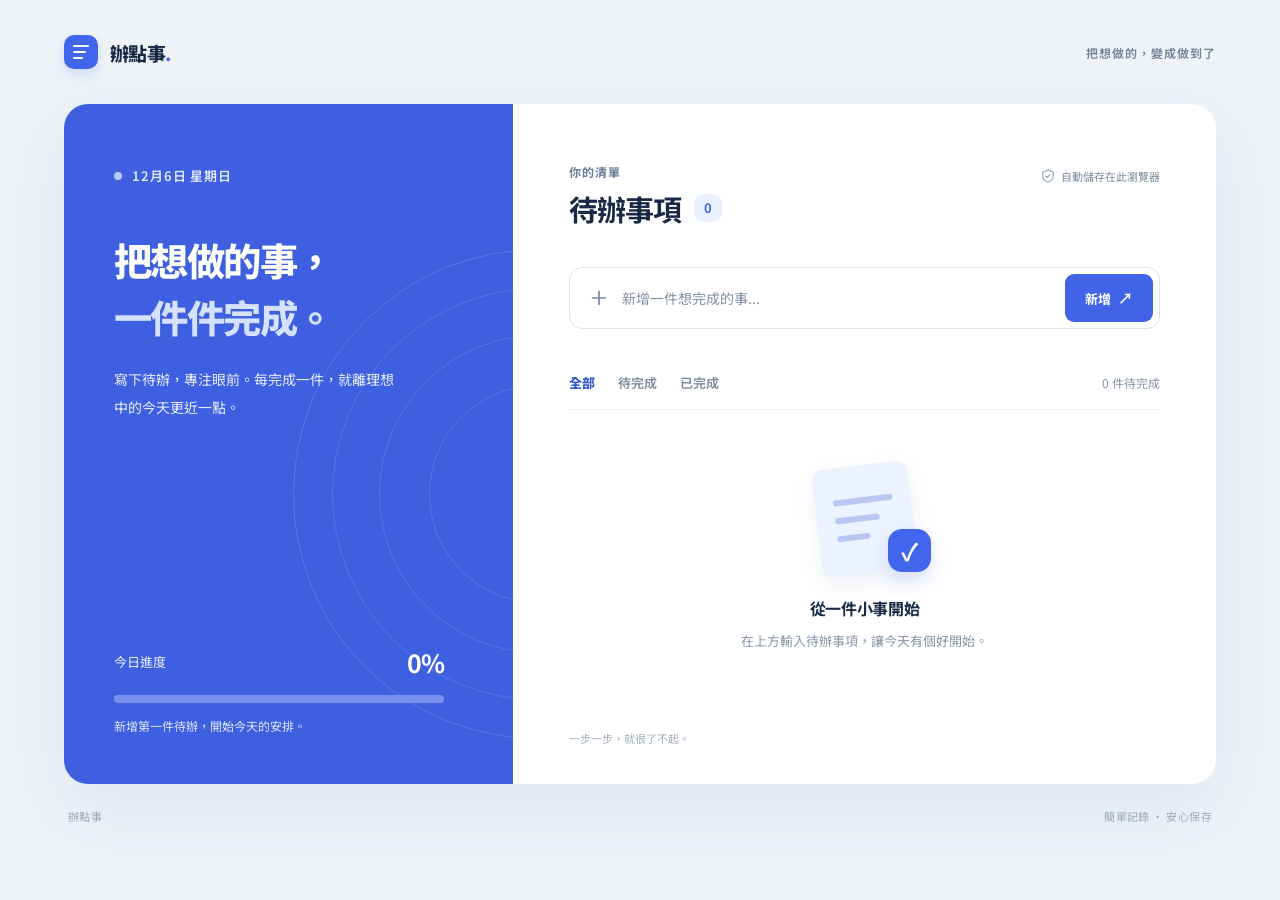
==== index.html @ 8952a5fc "Build 辦點事 static to-do app" ====
<!doctype html>
<html lang="zh-Hant">
  <head>
    <meta charset="UTF-8" />
    <meta name="viewport" content="width=device-width, initial-scale=1.0" />
    <meta name="theme-color" content="#eff3f8" />
    <meta name="description" content="辦點事，一個簡單好用的待辦清單。把想做的，變成做到了。資料保存在你的瀏覽器中。" />
    <title>辦點事 · 把想做的，變成做到了</title>
    <link rel="icon" href="favicon.svg" type="image/svg+xml" />
    <link rel="stylesheet" href="styles.css" />
    <script src="script.js" defer></script>
  </head>
  <body>
    <div class="app-shell">
      <header class="topbar">
        <a class="brand" href="./" aria-label="辦點事首頁">
          <span class="brand-mark" aria-hidden="true"><span></span><span></span><span></span></span>
          <span>辦點事<span class="brand-dot">.</span></span>
        </a>
        <span class="topbar-note">把想做的，變成做到了</span>
      </header>

      <main class="workspace">
        <aside class="intro-panel" aria-label="今日概覽">
          <div class="intro-content">
            <div class="date-line"><span class="date-indicator" aria-hidden="true"></span><span id="today-date"></span></div>
            <h1>把想做的事，<br /><span>一件件完成。</span></h1>
            <p class="intro-description">寫下待辦，專注眼前。每完成一件，就離理想中的今天更近一點。</p>
          </div>
          <div class="progress-block">
            <div class="progress-heading"><span>今日進度</span><strong id="progress-percent">0%</strong></div>
            <div class="progress-track" role="progressbar" aria-label="待辦完成進度" aria-valuemin="0" aria-valuemax="100" aria-valuenow="0" id="progress-bar"><span id="progress-fill"></span></div>
            <p id="progress-caption">新增第一件待辦，開始今天的安排。</p>
          </div>
          <div class="panel-ornament" aria-hidden="true"><span></span><span></span><span></span></div>
        </aside>

        <section class="list-panel" aria-labelledby="list-title">
          <div class="list-heading">
            <div>
              <p class="section-label">你的清單</p>
              <h2 id="list-title">待辦事項<span class="task-count" id="task-count">0</span></h2>
            </div>
            <span class="storage-note"><svg viewBox="0 0 24 24" fill="none" aria-hidden="true"><path d="M12 3 4 6.5v5c0 5 3.4 8.2 8 9.5 4.6-1.3 8-4.5 8-9.5v-5L12 3Z" stroke="currentColor" stroke-width="1.7" stroke-linejoin="round"/><path d="m9 12 2 2 4-4" stroke="currentColor" stroke-width="1.7" stroke-linecap="round" stroke-linejoin="round"/></svg>自動儲存在此瀏覽器</span>
          </div>

          <form id="add-form" class="add-form" autocomplete="off">
            <label class="sr-only" for="new-task">新增待辦事項</label>
            <span class="add-icon" aria-hidden="true"><svg viewBox="0 0 24 24" fill="none"><path d="M12 5v14M5 12h14" stroke="currentColor" stroke-width="1.8" stroke-linecap="round"/></svg></span>
            <input id="new-task" name="task" type="text" maxlength="200" placeholder="新增一件想完成的事..." required />
            <button type="submit">新增<span class="button-arrow" aria-hidden="true">↗</span></button>
          </form>
          <p class="form-error" id="form-error" role="alert" hidden></p>

          <div class="list-toolbar">
            <div class="filters" role="group" aria-label="篩選待辦事項">
              <button type="button" class="filter is-active" data-filter="all" aria-pressed="true">全部</button>
              <button type="button" class="filter" data-filter="active" aria-pressed="false">待完成</button>
              <button type="button" class="filter" data-filter="completed" aria-pressed="false">已完成</button>
            </div>
            <span id="remaining-count" class="remaining-count">0 件待完成</span>
          </div>

          <ul id="task-list" class="task-list" aria-label="待辦事項清單"></ul>
          <div id="empty-state" class="empty-state" hidden>
            <div class="empty-art" aria-hidden="true"><span class="empty-paper"><span></span><span></span><span></span></span><span class="empty-check">✓</span></div>
            <h3 id="empty-title">從一件小事開始</h3>
            <p id="empty-description">在上方輸入待辦事項，讓今天有個好開始。</p>
          </div>

          <div class="list-footer"><span>一步一步，就很了不起。</span><button id="clear-completed" type="button" hidden>清除已完成</button></div>
          <p id="status-message" class="sr-only" role="status" aria-live="polite"></p>
        </section>
      </main>
      <footer class="site-footer"><span>辦點事</span><span>簡單記錄 · 安心保存</span></footer>
    </div>
  </body>
</html>
---- styles.css ----
@import url('https://fonts.googleapis.com/css2?family=Noto+Sans+TC:wght@400;500;600;700;800&display=swap');

:root{font-family:'Noto Sans TC',system-ui,-apple-system,BlinkMacSystemFont,'Segoe UI',sans-serif;color:#192944;background:#eff3f8;font-synthesis:none;-webkit-font-smoothing:antialiased}
*{box-sizing:border-box}body{margin:0;min-width:320px}button,input{font:inherit}button{cursor:pointer}button:disabled{cursor:not-allowed}::selection{background:#bed0ff;color:#132c6a}:focus-visible{outline:3px solid #7d9cff;outline-offset:3px}.sr-only{position:absolute;width:1px;height:1px;padding:0;margin:-1px;overflow:hidden;clip:rect(0,0,0,0);white-space:nowrap;border:0}
.app-shell{min-height:100vh;max-width:1440px;margin:auto;padding:0 64px;display:flex;flex-direction:column}.topbar{height:104px;display:flex;align-items:center;justify-content:space-between}.brand{display:inline-flex;align-items:center;gap:12px;color:#172844;text-decoration:none;font-size:19px;font-weight:800;letter-spacing:-.03em}.brand-dot{color:#4b6af0}.brand-mark{width:34px;height:34px;border-radius:10px;background:#4265ed;display:flex;flex-direction:column;justify-content:center;gap:4px;padding:9px;box-shadow:0 6px 12px rgba(66,101,237,.17)}.brand-mark span{display:block;height:2px;border-radius:4px;background:#fff}.brand-mark span:nth-child(2){width:80%}.brand-mark span:nth-child(3){width:60%}.topbar-note{color:#728099;font-size:12px;letter-spacing:.08em;font-weight:600}
.workspace{display:grid;grid-template-columns:minmax(300px,39%) minmax(0,1fr);min-height:680px;background:#fff;border-radius:24px;overflow:hidden;box-shadow:0 25px 70px rgba(45,67,106,.08)}.intro-panel{position:relative;overflow:hidden;display:flex;flex-direction:column;justify-content:space-between;min-height:680px;padding:62px 50px 48px;background:#3e5fdf;color:#fff}.intro-content,.progress-block{position:relative;z-index:1}.date-line{display:flex;align-items:center;gap:10px;font-size:13px;font-weight:600;letter-spacing:.07em;color:#e4eaff}.date-indicator{height:8px;width:8px;background:#b8cbff;border-radius:50%}.intro-panel h1{font-size:clamp(31px,3vw,43px);line-height:1.48;letter-spacing:-.04em;font-weight:800;margin:46px 0 20px;white-space:nowrap}.intro-panel h1 span{color:#d6e0ff}.intro-description{font-size:14px;line-height:2;max-width:290px;margin:0;color:#e7edff}.progress-block{max-width:330px}.progress-heading{display:flex;align-items:center;justify-content:space-between;font-size:13px;color:#e9eeff}.progress-heading strong{font-size:25px;letter-spacing:-.04em;color:#fff;font-variant-numeric:tabular-nums}.progress-track{height:8px;background:#7991ed;border-radius:10px;margin-top:15px;overflow:hidden}.progress-track span{display:block;height:100%;width:0;background:#fff;border-radius:10px;transition:width .35s cubic-bezier(.2,.8,.2,1)}.progress-block p{font-size:12px;line-height:1.7;color:#dce5ff;margin:13px 0 0}.panel-ornament{position:absolute;width:490px;height:490px;right:-270px;top:145px;border:1px solid rgba(255,255,255,.15);border-radius:50%;pointer-events:none}.panel-ornament span{position:absolute;border:1px solid rgba(255,255,255,.13);border-radius:50%;inset:38px}.panel-ornament span:nth-child(2){inset:85px}.panel-ornament span:nth-child(3){inset:135px}
.list-panel{padding:59px 56px 38px;display:flex;flex-direction:column;min-width:0}.list-heading{display:flex;align-items:flex-start;justify-content:space-between;gap:15px}.section-label{margin:0 0 8px;font-size:12px;letter-spacing:.08em;color:#6c7d97;font-weight:700}.list-heading h2{margin:0;display:flex;align-items:center;gap:13px;font-size:29px;letter-spacing:-.04em;line-height:1.4}.task-count{min-width:28px;height:28px;padding:0 7px;border-radius:9px;background:#eaf0ff;color:#4867dc;display:inline-flex;align-items:center;justify-content:center;font-size:13px;letter-spacing:0;font-variant-numeric:tabular-nums}.storage-note{display:flex;align-items:center;gap:5px;color:#7e8ba1;font-size:11px;white-space:nowrap;margin-top:5px}.storage-note svg{width:16px;height:16px;color:#8ca0bc}.add-form{height:62px;margin-top:38px;padding:6px 6px 6px 18px;display:flex;align-items:center;gap:10px;border:1.5px solid #dae2ed;border-radius:13px;background:#fff;transition:border-color .2s,box-shadow .2s}.add-form:focus-within{border-color:#6682ee;box-shadow:0 0 0 4px #e7edff}.add-icon{display:flex;color:#7487a5}.add-icon svg{width:22px;height:22px}.add-form input{min-width:0;flex:1;border:0;outline:0;background:transparent;color:#192944;font-size:14px}.add-form input::placeholder{color:#8390a5;opacity:1}.add-form button{height:48px;min-width:88px;border:0;border-radius:9px;background:#4163e8;color:white;font-size:13px;font-weight:700;transition:background .2s,transform .2s}.add-form button:hover{background:#3150cc}.add-form button:active{transform:scale(.97)}.button-arrow{font-size:15px;margin-left:7px}.form-error{color:#ad3d42;font-size:12px;margin:8px 0 0}.list-toolbar{display:flex;align-items:center;justify-content:space-between;gap:12px;margin-top:44px;padding-bottom:17px;border-bottom:1px solid #e8edf3}.filters{display:flex;gap:23px}.filter{border:0;background:none;color:#7b899e;font-size:13px;font-weight:600;padding:0;transition:color .2s}.filter:hover,.filter.is-active{color:#3154d6}.filter.is-active{font-weight:800}.remaining-count{font-size:12px;color:#8593a6;white-space:nowrap;font-variant-numeric:tabular-nums}.task-list{list-style:none;margin:0;padding:0;flex:1}.task-item{display:flex;align-items:center;gap:13px;min-height:70px;border-bottom:1px solid #edf0f5;animation:task-in .2s ease-out both}.task-toggle{flex:0 0 22px;width:22px;height:22px;border:1.7px solid #a9b7cb;border-radius:7px;background:white;display:grid;place-items:center;color:white;padding:0;transition:background .2s,border-color .2s}.task-toggle:hover{border-color:#4163e8}.task-item.is-complete .task-toggle{background:#4163e8;border-color:#4163e8}.task-toggle svg{width:15px;height:15px;opacity:0}.task-item.is-complete .task-toggle svg{opacity:1}.task-text{flex:1;min-width:0;overflow-wrap:anywhere;font-size:14px;line-height:1.6;color:#273854;transition:color .2s}.task-item.is-complete .task-text{text-decoration:line-through;text-decoration-color:#b5bfd1;color:#97a3b4}.delete-task{flex:0 0 32px;width:32px;height:32px;display:grid;place-items:center;border:0;border-radius:8px;background:transparent;color:#9ba9bc;transition:color .2s,background .2s}.delete-task:hover{color:#b33e4c;background:#fff0f2}.delete-task svg{width:17px;height:17px}.empty-state{text-align:center;margin:auto;padding:43px 10px 53px}.empty-art{height:124px;width:150px;position:relative;margin:0 auto 16px}.empty-paper{position:absolute;left:27px;top:9px;width:96px;height:108px;border-radius:11px;background:#edf2ff;transform:rotate(-7deg);box-shadow:0 9px 22px rgba(69,92,151,.09);padding:32px 18px}.empty-paper span{display:block;height:6px;background:#b7c7f2;border-radius:5px;margin-bottom:12px}.empty-paper span:nth-child(2){width:75%}.empty-paper span:nth-child(3){width:55%}.empty-check{position:absolute;right:9px;bottom:8px;width:43px;height:43px;border-radius:14px;display:grid;place-items:center;background:#4265ed;color:white;font-size:24px;font-weight:700;box-shadow:0 8px 18px rgba(66,101,237,.18)}.empty-state h3{font-size:16px;letter-spacing:-.02em;margin:0 0 9px}.empty-state p{font-size:13px;color:#8996aa;margin:0;line-height:1.8}.list-footer{display:flex;align-items:center;justify-content:space-between;gap:10px;min-height:41px;padding-top:24px;color:#a2acba;font-size:11px}.list-footer button{border:0;background:none;color:#6d7f9d;font-size:11px;padding:5px 0}.list-footer button:hover{color:#3154d6;text-decoration:underline;text-underline-offset:3px}.site-footer{display:flex;justify-content:space-between;gap:10px;padding:24px 4px 32px;color:#9ba8b8;font-size:11px;letter-spacing:.04em}
@keyframes task-in{from{opacity:0;transform:translateY(5px)}to{opacity:1;transform:translateY(0)}}@media(prefers-reduced-motion:reduce){*,*::before,*::after{animation-duration:.01ms!important;transition-duration:.01ms!important;scroll-behavior:auto!important}}@media(max-width:1100px){.app-shell{padding:0 28px}.list-panel{padding:50px 36px 34px}.intro-panel{padding:54px 38px 40px}.storage-note{display:none}}@media(max-width:760px){.app-shell{padding:0 16px}.topbar{height:74px}.topbar-note{display:none}.workspace{display:block;min-height:0;border-radius:19px}.intro-panel{min-height:0;padding:28px 28px 26px}.intro-panel h1{font-size:29px;margin:24px 0 10px}.intro-description{font-size:12px;line-height:1.8;max-width:100%}.progress-block{margin-top:26px;max-width:none}.progress-heading strong{font-size:20px}.progress-track{margin-top:9px}.progress-block p{margin-top:9px}.panel-ornament{width:330px;height:330px;right:-220px;top:-80px}.list-panel{min-height:480px;padding:30px 24px 24px}.list-heading h2{font-size:25px}.add-form{margin-top:27px}.list-toolbar{margin-top:32px}.site-footer{padding:20px 4px 24px}}@media(max-width:400px){.list-panel{padding:27px 18px 21px}.filters{gap:15px}.filter,.remaining-count{font-size:11px}.add-form button{min-width:69px}.button-arrow{display:none}}
.edit-task{flex:0 0 32px;width:32px;height:32px;display:grid;place-items:center;border:0;border-radius:8px;background:transparent;color:#9ba9bc;transition:color .2s,background .2s}.edit-task:hover{color:#3154d6;background:#edf2ff}.edit-task svg{width:17px;height:17px}.task-edit-input{flex:1;min-width:0;height:38px;padding:0 10px;border:1.5px solid #6682ee;border-radius:7px;outline:0;color:#273854;background:#fff}.task-edit-input:focus{box-shadow:0 0 0 3px #e7edff}
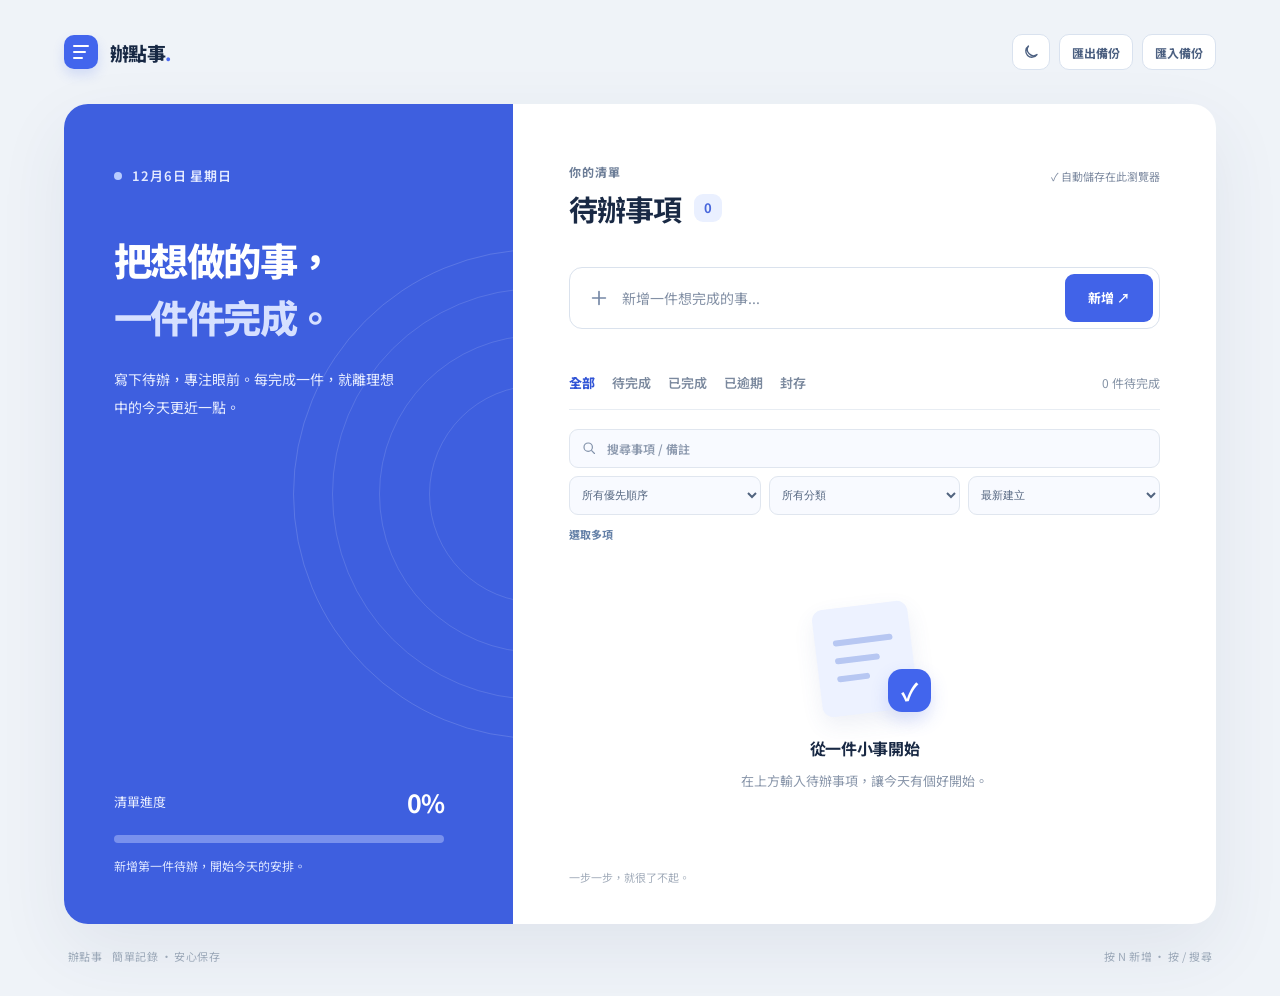
==== commit 73fe4680: "Add twenty task management features" ====
--- a/index.html
+++ b/index.html
@@ -2,9 +2,12 @@
 <html lang="zh-Hant">
   <head>
     <meta charset="UTF-8" />
-    <meta name="viewport" content="width=device-width, initial-scale=1.0" />
+    <meta name="viewport" content="width=device-width, initial-scale=1" />
     <meta name="theme-color" content="#eff3f8" />
-    <meta name="description" content="辦點事，一個簡單好用的待辦清單。把想做的，變成做到了。資料保存在你的瀏覽器中。" />
+    <meta
+      name="description"
+      content="辦點事，把想做的，變成做到了。具備日期、優先順序、子任務與本機備份的待辦清單。"
+    />
     <title>辦點事 · 把想做的，變成做到了</title>
     <link rel="icon" href="favicon.svg" type="image/svg+xml" />
     <link rel="stylesheet" href="styles.css" />
@@ -13,66 +16,332 @@
   <body>
     <div class="app-shell">
       <header class="topbar">
-        <a class="brand" href="./" aria-label="辦點事首頁">
-          <span class="brand-mark" aria-hidden="true"><span></span><span></span><span></span></span>
-          <span>辦點事<span class="brand-dot">.</span></span>
-        </a>
-        <span class="topbar-note">把想做的，變成做到了</span>
+        <a class="brand" href="./" aria-label="辦點事首頁"
+          ><span class="brand-mark" aria-hidden="true"
+            ><span></span><span></span><span></span></span
+          ><span>辦點事<span class="brand-dot">.</span></span></a
+        >
+        <div class="top-actions">
+          <button
+            type="button"
+            id="theme-toggle"
+            class="top-action"
+            aria-label="切換深色模式"
+            title="切換深色模式"
+          >
+            <svg viewBox="0 0 24 24" fill="none" aria-hidden="true">
+              <path
+                d="M20 15.4A8.2 8.2 0 0 1 8.6 4 8.2 8.2 0 1 0 20 15.4Z"
+                stroke="currentColor"
+                stroke-width="1.8"
+                stroke-linejoin="round"
+              />
+            </svg>
+          </button>
+          <button
+            type="button"
+            id="export-button"
+            class="top-action text-action"
+          >
+            匯出備份
+          </button>
+          <button
+            type="button"
+            id="import-button"
+            class="top-action text-action"
+          >
+            匯入備份
+          </button>
+          <input
+            id="import-file"
+            type="file"
+            accept=".json,application/json"
+            hidden
+          />
+        </div>
       </header>
 
       <main class="workspace">
-        <aside class="intro-panel" aria-label="今日概覽">
+        <aside class="intro-panel" aria-label="清單概覽">
           <div class="intro-content">
-            <div class="date-line"><span class="date-indicator" aria-hidden="true"></span><span id="today-date"></span></div>
+            <div class="date-line">
+              <span class="date-indicator" aria-hidden="true"></span
+              ><span id="today-date"></span>
+            </div>
             <h1>把想做的事，<br /><span>一件件完成。</span></h1>
-            <p class="intro-description">寫下待辦，專注眼前。每完成一件，就離理想中的今天更近一點。</p>
+            <p class="intro-description">
+              寫下待辦，專注眼前。每完成一件，就離理想中的今天更近一點。
+            </p>
           </div>
           <div class="progress-block">
-            <div class="progress-heading"><span>今日進度</span><strong id="progress-percent">0%</strong></div>
-            <div class="progress-track" role="progressbar" aria-label="待辦完成進度" aria-valuemin="0" aria-valuemax="100" aria-valuenow="0" id="progress-bar"><span id="progress-fill"></span></div>
+            <div class="progress-heading">
+              <span>清單進度</span><strong id="progress-percent">0%</strong>
+            </div>
+            <div
+              class="progress-track"
+              role="progressbar"
+              aria-label="待辦完成進度"
+              aria-valuemin="0"
+              aria-valuemax="100"
+              aria-valuenow="0"
+              id="progress-bar"
+            >
+              <span id="progress-fill"></span>
+            </div>
             <p id="progress-caption">新增第一件待辦，開始今天的安排。</p>
           </div>
-          <div class="panel-ornament" aria-hidden="true"><span></span><span></span><span></span></div>
+          <div class="panel-ornament" aria-hidden="true">
+            <span></span><span></span><span></span>
+          </div>
         </aside>
 
         <section class="list-panel" aria-labelledby="list-title">
           <div class="list-heading">
             <div>
               <p class="section-label">你的清單</p>
-              <h2 id="list-title">待辦事項<span class="task-count" id="task-count">0</span></h2>
-            </div>
-            <span class="storage-note"><svg viewBox="0 0 24 24" fill="none" aria-hidden="true"><path d="M12 3 4 6.5v5c0 5 3.4 8.2 8 9.5 4.6-1.3 8-4.5 8-9.5v-5L12 3Z" stroke="currentColor" stroke-width="1.7" stroke-linejoin="round"/><path d="m9 12 2 2 4-4" stroke="currentColor" stroke-width="1.7" stroke-linecap="round" stroke-linejoin="round"/></svg>自動儲存在此瀏覽器</span>
+              <h2 id="list-title">
+                待辦事項<span class="task-count" id="task-count">0</span>
+              </h2>
+            </div>
+            <span class="storage-note">✓ 自動儲存在此瀏覽器</span>
           </div>
 
           <form id="add-form" class="add-form" autocomplete="off">
             <label class="sr-only" for="new-task">新增待辦事項</label>
-            <span class="add-icon" aria-hidden="true"><svg viewBox="0 0 24 24" fill="none"><path d="M12 5v14M5 12h14" stroke="currentColor" stroke-width="1.8" stroke-linecap="round"/></svg></span>
-            <input id="new-task" name="task" type="text" maxlength="200" placeholder="新增一件想完成的事..." required />
-            <button type="submit">新增<span class="button-arrow" aria-hidden="true">↗</span></button>
+            <span class="add-icon" aria-hidden="true"
+              ><svg viewBox="0 0 24 24" fill="none">
+                <path
+                  d="M12 5v14M5 12h14"
+                  stroke="currentColor"
+                  stroke-width="1.8"
+                  stroke-linecap="round"
+                /></svg
+            ></span>
+            <input
+              id="new-task"
+              name="task"
+              type="text"
+              maxlength="200"
+              placeholder="新增一件想完成的事..."
+              required
+            />
+            <button type="submit">
+              新增 <span aria-hidden="true">↗</span>
+            </button>
           </form>
           <p class="form-error" id="form-error" role="alert" hidden></p>
 
           <div class="list-toolbar">
             <div class="filters" role="group" aria-label="篩選待辦事項">
-              <button type="button" class="filter is-active" data-filter="all" aria-pressed="true">全部</button>
-              <button type="button" class="filter" data-filter="active" aria-pressed="false">待完成</button>
-              <button type="button" class="filter" data-filter="completed" aria-pressed="false">已完成</button>
+              <button
+                type="button"
+                class="filter is-active"
+                data-filter="all"
+                aria-pressed="true"
+              >
+                全部
+              </button>
+              <button
+                type="button"
+                class="filter"
+                data-filter="active"
+                aria-pressed="false"
+              >
+                待完成
+              </button>
+              <button
+                type="button"
+                class="filter"
+                data-filter="completed"
+                aria-pressed="false"
+              >
+                已完成
+              </button>
+              <button
+                type="button"
+                class="filter"
+                data-filter="overdue"
+                aria-pressed="false"
+              >
+                已逾期
+              </button>
+              <button
+                type="button"
+                class="filter"
+                data-filter="archived"
+                aria-pressed="false"
+              >
+                封存
+              </button>
             </div>
             <span id="remaining-count" class="remaining-count">0 件待完成</span>
+          </div>
+
+          <div class="tool-row">
+            <label class="search-wrap"
+              ><span class="sr-only">搜尋事項</span
+              ><svg viewBox="0 0 24 24" fill="none" aria-hidden="true">
+                <circle
+                  cx="10.8"
+                  cy="10.8"
+                  r="6.3"
+                  stroke="currentColor"
+                  stroke-width="1.8"
+                />
+                <path
+                  d="m16 16 4.2 4.2"
+                  stroke="currentColor"
+                  stroke-width="1.8"
+                  stroke-linecap="round"
+                /></svg
+              ><input
+                id="search-input"
+                type="search"
+                placeholder="搜尋事項 / 備註"
+            /></label>
+            <select id="priority-filter" aria-label="依優先順序篩選">
+              <option value="all">所有優先順序</option>
+              <option value="high">高優先</option>
+              <option value="medium">中優先</option>
+              <option value="low">低優先</option>
+              <option value="none">未設定</option>
+            </select>
+            <select id="category-filter" aria-label="依分類篩選">
+              <option value="all">所有分類</option>
+            </select>
+            <select id="sort-select" aria-label="排序方式">
+              <option value="newest">最新建立</option>
+              <option value="oldest">最早建立</option>
+              <option value="due">截止日</option>
+              <option value="priority">優先順序</option>
+              <option value="name">名稱</option>
+            </select>
+          </div>
+          <div class="selection-row">
+            <button
+              id="select-mode"
+              type="button"
+              class="link-button"
+              aria-pressed="false"
+            >
+              選取多項
+            </button>
+            <div id="batch-actions" class="batch-actions" hidden>
+              <button type="button" id="select-all">全選目前結果</button
+              ><span id="selected-count">已選 0 件</span
+              ><button type="button" id="batch-complete">標記完成</button
+              ><button type="button" id="batch-delete" class="danger-text">
+                刪除
+              </button>
+            </div>
           </div>
 
           <ul id="task-list" class="task-list" aria-label="待辦事項清單"></ul>
           <div id="empty-state" class="empty-state" hidden>
-            <div class="empty-art" aria-hidden="true"><span class="empty-paper"><span></span><span></span><span></span></span><span class="empty-check">✓</span></div>
+            <div class="empty-art" aria-hidden="true">
+              <span class="empty-paper"
+                ><span></span><span></span><span></span></span
+              ><span class="empty-check">✓</span>
+            </div>
             <h3 id="empty-title">從一件小事開始</h3>
             <p id="empty-description">在上方輸入待辦事項，讓今天有個好開始。</p>
           </div>
-
-          <div class="list-footer"><span>一步一步，就很了不起。</span><button id="clear-completed" type="button" hidden>清除已完成</button></div>
-          <p id="status-message" class="sr-only" role="status" aria-live="polite"></p>
+          <div class="list-footer">
+            <span>一步一步，就很了不起。</span
+            ><button id="clear-completed" type="button" hidden>
+              清除已完成
+            </button>
+          </div>
         </section>
       </main>
-      <footer class="site-footer"><span>辦點事</span><span>簡單記錄 · 安心保存</span></footer>
+      <footer class="site-footer">
+        <span>辦點事</span><span>簡單記錄 · 安心保存</span
+        ><span class="shortcut-hint">按 N 新增 · 按 / 搜尋</span>
+      </footer>
     </div>
+
+    <dialog id="task-dialog" class="task-dialog" aria-labelledby="dialog-title">
+      <form id="detail-form" class="detail-form">
+        <div class="dialog-heading">
+          <div>
+            <p class="section-label">事項詳細</p>
+            <h2 id="dialog-title">編輯待辦</h2>
+          </div>
+          <button
+            type="button"
+            id="close-dialog"
+            class="icon-button"
+            aria-label="關閉"
+          >
+            ×
+          </button>
+        </div>
+        <label class="field"
+          >事項名稱<input id="detail-text" type="text" maxlength="200" required
+        /></label>
+        <div class="field-grid">
+          <label class="field"
+            >截止日<input id="detail-due" type="date" /></label
+          ><label class="field"
+            >優先順序<select id="detail-priority">
+              <option value="none">未設定</option>
+              <option value="high">高優先</option>
+              <option value="medium">中優先</option>
+              <option value="low">低優先</option>
+            </select></label
+          >
+        </div>
+        <div class="field-grid">
+          <label class="field"
+            >分類<input
+              id="detail-category"
+              type="text"
+              maxlength="40"
+              placeholder="例如：工作、生活" /></label
+          ><label class="field"
+            >重複<select id="detail-repeat">
+              <option value="none">不重複</option>
+              <option value="daily">每天</option>
+              <option value="weekly">每週</option>
+              <option value="monthly">每月</option>
+            </select></label
+          >
+        </div>
+        <label class="field"
+          >備註<textarea
+            id="detail-notes"
+            maxlength="2000"
+            rows="3"
+            placeholder="補充一些細節...可留空"
+          ></textarea>
+        </label>
+        <div class="subtask-section">
+          <div class="subtask-heading">
+            <strong>子任務</strong><span id="subtask-progress">0 / 0</span>
+          </div>
+          <ul id="subtask-list"></ul>
+          <div class="subtask-add">
+            <label class="sr-only" for="subtask-input">新增子任務</label
+            ><input
+              id="subtask-input"
+              type="text"
+              maxlength="120"
+              placeholder="新增一個小步驟"
+            /><button id="add-subtask" type="button">加入</button>
+          </div>
+        </div>
+        <div class="dialog-actions">
+          <button id="cancel-dialog" type="button" class="secondary-button">
+            取消</button
+          ><button type="submit" class="primary-button">儲存變更</button>
+        </div>
+      </form>
+    </dialog>
+    <div id="toast" class="toast" role="status" aria-live="polite" hidden>
+      <span id="toast-message"></span
+      ><button id="undo-button" type="button" hidden>復原</button
+      ><button id="dismiss-toast" type="button" aria-label="關閉提示">×</button>
+    </div>
+    <p id="status-message" class="sr-only" role="status" aria-live="polite"></p>
   </body>
 </html>
--- a/styles.css
+++ b/styles.css
@@ -1,9 +1,1374 @@
-@import url('https://fonts.googleapis.com/css2?family=Noto+Sans+TC:wght@400;500;600;700;800&display=swap');
+@import url("https://fonts.googleapis.com/css2?family=Noto+Sans+TC:wght@400;500;600;700;800&display=swap");
 
-:root{font-family:'Noto Sans TC',system-ui,-apple-system,BlinkMacSystemFont,'Segoe UI',sans-serif;color:#192944;background:#eff3f8;font-synthesis:none;-webkit-font-smoothing:antialiased}
-*{box-sizing:border-box}body{margin:0;min-width:320px}button,input{font:inherit}button{cursor:pointer}button:disabled{cursor:not-allowed}::selection{background:#bed0ff;color:#132c6a}:focus-visible{outline:3px solid #7d9cff;outline-offset:3px}.sr-only{position:absolute;width:1px;height:1px;padding:0;margin:-1px;overflow:hidden;clip:rect(0,0,0,0);white-space:nowrap;border:0}
-.app-shell{min-height:100vh;max-width:1440px;margin:auto;padding:0 64px;display:flex;flex-direction:column}.topbar{height:104px;display:flex;align-items:center;justify-content:space-between}.brand{display:inline-flex;align-items:center;gap:12px;color:#172844;text-decoration:none;font-size:19px;font-weight:800;letter-spacing:-.03em}.brand-dot{color:#4b6af0}.brand-mark{width:34px;height:34px;border-radius:10px;background:#4265ed;display:flex;flex-direction:column;justify-content:center;gap:4px;padding:9px;box-shadow:0 6px 12px rgba(66,101,237,.17)}.brand-mark span{display:block;height:2px;border-radius:4px;background:#fff}.brand-mark span:nth-child(2){width:80%}.brand-mark span:nth-child(3){width:60%}.topbar-note{color:#728099;font-size:12px;letter-spacing:.08em;font-weight:600}
-.workspace{display:grid;grid-template-columns:minmax(300px,39%) minmax(0,1fr);min-height:680px;background:#fff;border-radius:24px;overflow:hidden;box-shadow:0 25px 70px rgba(45,67,106,.08)}.intro-panel{position:relative;overflow:hidden;display:flex;flex-direction:column;justify-content:space-between;min-height:680px;padding:62px 50px 48px;background:#3e5fdf;color:#fff}.intro-content,.progress-block{position:relative;z-index:1}.date-line{display:flex;align-items:center;gap:10px;font-size:13px;font-weight:600;letter-spacing:.07em;color:#e4eaff}.date-indicator{height:8px;width:8px;background:#b8cbff;border-radius:50%}.intro-panel h1{font-size:clamp(31px,3vw,43px);line-height:1.48;letter-spacing:-.04em;font-weight:800;margin:46px 0 20px;white-space:nowrap}.intro-panel h1 span{color:#d6e0ff}.intro-description{font-size:14px;line-height:2;max-width:290px;margin:0;color:#e7edff}.progress-block{max-width:330px}.progress-heading{display:flex;align-items:center;justify-content:space-between;font-size:13px;color:#e9eeff}.progress-heading strong{font-size:25px;letter-spacing:-.04em;color:#fff;font-variant-numeric:tabular-nums}.progress-track{height:8px;background:#7991ed;border-radius:10px;margin-top:15px;overflow:hidden}.progress-track span{display:block;height:100%;width:0;background:#fff;border-radius:10px;transition:width .35s cubic-bezier(.2,.8,.2,1)}.progress-block p{font-size:12px;line-height:1.7;color:#dce5ff;margin:13px 0 0}.panel-ornament{position:absolute;width:490px;height:490px;right:-270px;top:145px;border:1px solid rgba(255,255,255,.15);border-radius:50%;pointer-events:none}.panel-ornament span{position:absolute;border:1px solid rgba(255,255,255,.13);border-radius:50%;inset:38px}.panel-ornament span:nth-child(2){inset:85px}.panel-ornament span:nth-child(3){inset:135px}
-.list-panel{padding:59px 56px 38px;display:flex;flex-direction:column;min-width:0}.list-heading{display:flex;align-items:flex-start;justify-content:space-between;gap:15px}.section-label{margin:0 0 8px;font-size:12px;letter-spacing:.08em;color:#6c7d97;font-weight:700}.list-heading h2{margin:0;display:flex;align-items:center;gap:13px;font-size:29px;letter-spacing:-.04em;line-height:1.4}.task-count{min-width:28px;height:28px;padding:0 7px;border-radius:9px;background:#eaf0ff;color:#4867dc;display:inline-flex;align-items:center;justify-content:center;font-size:13px;letter-spacing:0;font-variant-numeric:tabular-nums}.storage-note{display:flex;align-items:center;gap:5px;color:#7e8ba1;font-size:11px;white-space:nowrap;margin-top:5px}.storage-note svg{width:16px;height:16px;color:#8ca0bc}.add-form{height:62px;margin-top:38px;padding:6px 6px 6px 18px;display:flex;align-items:center;gap:10px;border:1.5px solid #dae2ed;border-radius:13px;background:#fff;transition:border-color .2s,box-shadow .2s}.add-form:focus-within{border-color:#6682ee;box-shadow:0 0 0 4px #e7edff}.add-icon{display:flex;color:#7487a5}.add-icon svg{width:22px;height:22px}.add-form input{min-width:0;flex:1;border:0;outline:0;background:transparent;color:#192944;font-size:14px}.add-form input::placeholder{color:#8390a5;opacity:1}.add-form button{height:48px;min-width:88px;border:0;border-radius:9px;background:#4163e8;color:white;font-size:13px;font-weight:700;transition:background .2s,transform .2s}.add-form button:hover{background:#3150cc}.add-form button:active{transform:scale(.97)}.button-arrow{font-size:15px;margin-left:7px}.form-error{color:#ad3d42;font-size:12px;margin:8px 0 0}.list-toolbar{display:flex;align-items:center;justify-content:space-between;gap:12px;margin-top:44px;padding-bottom:17px;border-bottom:1px solid #e8edf3}.filters{display:flex;gap:23px}.filter{border:0;background:none;color:#7b899e;font-size:13px;font-weight:600;padding:0;transition:color .2s}.filter:hover,.filter.is-active{color:#3154d6}.filter.is-active{font-weight:800}.remaining-count{font-size:12px;color:#8593a6;white-space:nowrap;font-variant-numeric:tabular-nums}.task-list{list-style:none;margin:0;padding:0;flex:1}.task-item{display:flex;align-items:center;gap:13px;min-height:70px;border-bottom:1px solid #edf0f5;animation:task-in .2s ease-out both}.task-toggle{flex:0 0 22px;width:22px;height:22px;border:1.7px solid #a9b7cb;border-radius:7px;background:white;display:grid;place-items:center;color:white;padding:0;transition:background .2s,border-color .2s}.task-toggle:hover{border-color:#4163e8}.task-item.is-complete .task-toggle{background:#4163e8;border-color:#4163e8}.task-toggle svg{width:15px;height:15px;opacity:0}.task-item.is-complete .task-toggle svg{opacity:1}.task-text{flex:1;min-width:0;overflow-wrap:anywhere;font-size:14px;line-height:1.6;color:#273854;transition:color .2s}.task-item.is-complete .task-text{text-decoration:line-through;text-decoration-color:#b5bfd1;color:#97a3b4}.delete-task{flex:0 0 32px;width:32px;height:32px;display:grid;place-items:center;border:0;border-radius:8px;background:transparent;color:#9ba9bc;transition:color .2s,background .2s}.delete-task:hover{color:#b33e4c;background:#fff0f2}.delete-task svg{width:17px;height:17px}.empty-state{text-align:center;margin:auto;padding:43px 10px 53px}.empty-art{height:124px;width:150px;position:relative;margin:0 auto 16px}.empty-paper{position:absolute;left:27px;top:9px;width:96px;height:108px;border-radius:11px;background:#edf2ff;transform:rotate(-7deg);box-shadow:0 9px 22px rgba(69,92,151,.09);padding:32px 18px}.empty-paper span{display:block;height:6px;background:#b7c7f2;border-radius:5px;margin-bottom:12px}.empty-paper span:nth-child(2){width:75%}.empty-paper span:nth-child(3){width:55%}.empty-check{position:absolute;right:9px;bottom:8px;width:43px;height:43px;border-radius:14px;display:grid;place-items:center;background:#4265ed;color:white;font-size:24px;font-weight:700;box-shadow:0 8px 18px rgba(66,101,237,.18)}.empty-state h3{font-size:16px;letter-spacing:-.02em;margin:0 0 9px}.empty-state p{font-size:13px;color:#8996aa;margin:0;line-height:1.8}.list-footer{display:flex;align-items:center;justify-content:space-between;gap:10px;min-height:41px;padding-top:24px;color:#a2acba;font-size:11px}.list-footer button{border:0;background:none;color:#6d7f9d;font-size:11px;padding:5px 0}.list-footer button:hover{color:#3154d6;text-decoration:underline;text-underline-offset:3px}.site-footer{display:flex;justify-content:space-between;gap:10px;padding:24px 4px 32px;color:#9ba8b8;font-size:11px;letter-spacing:.04em}
-@keyframes task-in{from{opacity:0;transform:translateY(5px)}to{opacity:1;transform:translateY(0)}}@media(prefers-reduced-motion:reduce){*,*::before,*::after{animation-duration:.01ms!important;transition-duration:.01ms!important;scroll-behavior:auto!important}}@media(max-width:1100px){.app-shell{padding:0 28px}.list-panel{padding:50px 36px 34px}.intro-panel{padding:54px 38px 40px}.storage-note{display:none}}@media(max-width:760px){.app-shell{padding:0 16px}.topbar{height:74px}.topbar-note{display:none}.workspace{display:block;min-height:0;border-radius:19px}.intro-panel{min-height:0;padding:28px 28px 26px}.intro-panel h1{font-size:29px;margin:24px 0 10px}.intro-description{font-size:12px;line-height:1.8;max-width:100%}.progress-block{margin-top:26px;max-width:none}.progress-heading strong{font-size:20px}.progress-track{margin-top:9px}.progress-block p{margin-top:9px}.panel-ornament{width:330px;height:330px;right:-220px;top:-80px}.list-panel{min-height:480px;padding:30px 24px 24px}.list-heading h2{font-size:25px}.add-form{margin-top:27px}.list-toolbar{margin-top:32px}.site-footer{padding:20px 4px 24px}}@media(max-width:400px){.list-panel{padding:27px 18px 21px}.filters{gap:15px}.filter,.remaining-count{font-size:11px}.add-form button{min-width:69px}.button-arrow{display:none}}
-.edit-task{flex:0 0 32px;width:32px;height:32px;display:grid;place-items:center;border:0;border-radius:8px;background:transparent;color:#9ba9bc;transition:color .2s,background .2s}.edit-task:hover{color:#3154d6;background:#edf2ff}.edit-task svg{width:17px;height:17px}.task-edit-input{flex:1;min-width:0;height:38px;padding:0 10px;border:1.5px solid #6682ee;border-radius:7px;outline:0;color:#273854;background:#fff}.task-edit-input:focus{box-shadow:0 0 0 3px #e7edff}
+:root {
+  font-family:
+    "Noto Sans TC",
+    system-ui,
+    -apple-system,
+    BlinkMacSystemFont,
+    "Segoe UI",
+    sans-serif;
+  color: #192944;
+  background: #eff3f8;
+  font-synthesis: none;
+  -webkit-font-smoothing: antialiased;
+}
+* {
+  box-sizing: border-box;
+}
+body {
+  margin: 0;
+  min-width: 320px;
+}
+button,
+input {
+  font: inherit;
+}
+button {
+  cursor: pointer;
+}
+button:disabled {
+  cursor: not-allowed;
+}
+::selection {
+  background: #bed0ff;
+  color: #132c6a;
+}
+:focus-visible {
+  outline: 3px solid #7d9cff;
+  outline-offset: 3px;
+}
+.sr-only {
+  position: absolute;
+  width: 1px;
+  height: 1px;
+  padding: 0;
+  margin: -1px;
+  overflow: hidden;
+  clip: rect(0, 0, 0, 0);
+  white-space: nowrap;
+  border: 0;
+}
+.app-shell {
+  min-height: 100vh;
+  max-width: 1440px;
+  margin: auto;
+  padding: 0 64px;
+  display: flex;
+  flex-direction: column;
+}
+.topbar {
+  height: 104px;
+  display: flex;
+  align-items: center;
+  justify-content: space-between;
+}
+.brand {
+  display: inline-flex;
+  align-items: center;
+  gap: 12px;
+  color: #172844;
+  text-decoration: none;
+  font-size: 19px;
+  font-weight: 800;
+  letter-spacing: -0.03em;
+}
+.brand-dot {
+  color: #4b6af0;
+}
+.brand-mark {
+  width: 34px;
+  height: 34px;
+  border-radius: 10px;
+  background: #4265ed;
+  display: flex;
+  flex-direction: column;
+  justify-content: center;
+  gap: 4px;
+  padding: 9px;
+  box-shadow: 0 6px 12px rgba(66, 101, 237, 0.17);
+}
+.brand-mark span {
+  display: block;
+  height: 2px;
+  border-radius: 4px;
+  background: #fff;
+}
+.brand-mark span:nth-child(2) {
+  width: 80%;
+}
+.brand-mark span:nth-child(3) {
+  width: 60%;
+}
+.topbar-note {
+  color: #728099;
+  font-size: 12px;
+  letter-spacing: 0.08em;
+  font-weight: 600;
+}
+.workspace {
+  display: grid;
+  grid-template-columns: minmax(300px, 39%) minmax(0, 1fr);
+  min-height: 680px;
+  background: #fff;
+  border-radius: 24px;
+  overflow: hidden;
+  box-shadow: 0 25px 70px rgba(45, 67, 106, 0.08);
+}
+.intro-panel {
+  position: relative;
+  overflow: hidden;
+  display: flex;
+  flex-direction: column;
+  justify-content: space-between;
+  min-height: 680px;
+  padding: 62px 50px 48px;
+  background: #3e5fdf;
+  color: #fff;
+}
+.intro-content,
+.progress-block {
+  position: relative;
+  z-index: 1;
+}
+.date-line {
+  display: flex;
+  align-items: center;
+  gap: 10px;
+  font-size: 13px;
+  font-weight: 600;
+  letter-spacing: 0.07em;
+  color: #e4eaff;
+}
+.date-indicator {
+  height: 8px;
+  width: 8px;
+  background: #b8cbff;
+  border-radius: 50%;
+}
+.intro-panel h1 {
+  font-size: clamp(31px, 3vw, 43px);
+  line-height: 1.48;
+  letter-spacing: -0.04em;
+  font-weight: 800;
+  margin: 46px 0 20px;
+  white-space: nowrap;
+}
+.intro-panel h1 span {
+  color: #d6e0ff;
+}
+.intro-description {
+  font-size: 14px;
+  line-height: 2;
+  max-width: 290px;
+  margin: 0;
+  color: #e7edff;
+}
+.progress-block {
+  max-width: 330px;
+}
+.progress-heading {
+  display: flex;
+  align-items: center;
+  justify-content: space-between;
+  font-size: 13px;
+  color: #e9eeff;
+}
+.progress-heading strong {
+  font-size: 25px;
+  letter-spacing: -0.04em;
+  color: #fff;
+  font-variant-numeric: tabular-nums;
+}
+.progress-track {
+  height: 8px;
+  background: #7991ed;
+  border-radius: 10px;
+  margin-top: 15px;
+  overflow: hidden;
+}
+.progress-track span {
+  display: block;
+  height: 100%;
+  width: 0;
+  background: #fff;
+  border-radius: 10px;
+  transition: width 0.35s cubic-bezier(0.2, 0.8, 0.2, 1);
+}
+.progress-block p {
+  font-size: 12px;
+  line-height: 1.7;
+  color: #dce5ff;
+  margin: 13px 0 0;
+}
+.panel-ornament {
+  position: absolute;
+  width: 490px;
+  height: 490px;
+  right: -270px;
+  top: 145px;
+  border: 1px solid rgba(255, 255, 255, 0.15);
+  border-radius: 50%;
+  pointer-events: none;
+}
+.panel-ornament span {
+  position: absolute;
+  border: 1px solid rgba(255, 255, 255, 0.13);
+  border-radius: 50%;
+  inset: 38px;
+}
+.panel-ornament span:nth-child(2) {
+  inset: 85px;
+}
+.panel-ornament span:nth-child(3) {
+  inset: 135px;
+}
+.list-panel {
+  padding: 59px 56px 38px;
+  display: flex;
+  flex-direction: column;
+  min-width: 0;
+}
+.list-heading {
+  display: flex;
+  align-items: flex-start;
+  justify-content: space-between;
+  gap: 15px;
+}
+.section-label {
+  margin: 0 0 8px;
+  font-size: 12px;
+  letter-spacing: 0.08em;
+  color: #6c7d97;
+  font-weight: 700;
+}
+.list-heading h2 {
+  margin: 0;
+  display: flex;
+  align-items: center;
+  gap: 13px;
+  font-size: 29px;
+  letter-spacing: -0.04em;
+  line-height: 1.4;
+}
+.task-count {
+  min-width: 28px;
+  height: 28px;
+  padding: 0 7px;
+  border-radius: 9px;
+  background: #eaf0ff;
+  color: #4867dc;
+  display: inline-flex;
+  align-items: center;
+  justify-content: center;
+  font-size: 13px;
+  letter-spacing: 0;
+  font-variant-numeric: tabular-nums;
+}
+.storage-note {
+  display: flex;
+  align-items: center;
+  gap: 5px;
+  color: #7e8ba1;
+  font-size: 11px;
+  white-space: nowrap;
+  margin-top: 5px;
+}
+.storage-note svg {
+  width: 16px;
+  height: 16px;
+  color: #8ca0bc;
+}
+.add-form {
+  height: 62px;
+  margin-top: 38px;
+  padding: 6px 6px 6px 18px;
+  display: flex;
+  align-items: center;
+  gap: 10px;
+  border: 1.5px solid #dae2ed;
+  border-radius: 13px;
+  background: #fff;
+  transition:
+    border-color 0.2s,
+    box-shadow 0.2s;
+}
+.add-form:focus-within {
+  border-color: #6682ee;
+  box-shadow: 0 0 0 4px #e7edff;
+}
+.add-icon {
+  display: flex;
+  color: #7487a5;
+}
+.add-icon svg {
+  width: 22px;
+  height: 22px;
+}
+.add-form input {
+  min-width: 0;
+  flex: 1;
+  border: 0;
+  outline: 0;
+  background: transparent;
+  color: #192944;
+  font-size: 14px;
+}
+.add-form input::placeholder {
+  color: #8390a5;
+  opacity: 1;
+}
+.add-form button {
+  height: 48px;
+  min-width: 88px;
+  border: 0;
+  border-radius: 9px;
+  background: #4163e8;
+  color: white;
+  font-size: 13px;
+  font-weight: 700;
+  transition:
+    background 0.2s,
+    transform 0.2s;
+}
+.add-form button:hover {
+  background: #3150cc;
+}
+.add-form button:active {
+  transform: scale(0.97);
+}
+.button-arrow {
+  font-size: 15px;
+  margin-left: 7px;
+}
+.form-error {
+  color: #ad3d42;
+  font-size: 12px;
+  margin: 8px 0 0;
+}
+.list-toolbar {
+  display: flex;
+  align-items: center;
+  justify-content: space-between;
+  gap: 12px;
+  margin-top: 44px;
+  padding-bottom: 17px;
+  border-bottom: 1px solid #e8edf3;
+}
+.filters {
+  display: flex;
+  gap: 23px;
+}
+.filter {
+  border: 0;
+  background: none;
+  color: #7b899e;
+  font-size: 13px;
+  font-weight: 600;
+  padding: 0;
+  transition: color 0.2s;
+}
+.filter:hover,
+.filter.is-active {
+  color: #3154d6;
+}
+.filter.is-active {
+  font-weight: 800;
+}
+.remaining-count {
+  font-size: 12px;
+  color: #8593a6;
+  white-space: nowrap;
+  font-variant-numeric: tabular-nums;
+}
+.task-list {
+  list-style: none;
+  margin: 0;
+  padding: 0;
+  flex: 1;
+}
+.task-item {
+  display: flex;
+  align-items: center;
+  gap: 13px;
+  min-height: 70px;
+  border-bottom: 1px solid #edf0f5;
+  animation: task-in 0.2s ease-out both;
+}
+.task-toggle {
+  flex: 0 0 22px;
+  width: 22px;
+  height: 22px;
+  border: 1.7px solid #a9b7cb;
+  border-radius: 7px;
+  background: white;
+  display: grid;
+  place-items: center;
+  color: white;
+  padding: 0;
+  transition:
+    background 0.2s,
+    border-color 0.2s;
+}
+.task-toggle:hover {
+  border-color: #4163e8;
+}
+.task-item.is-complete .task-toggle {
+  background: #4163e8;
+  border-color: #4163e8;
+}
+.task-toggle svg {
+  width: 15px;
+  height: 15px;
+  opacity: 0;
+}
+.task-item.is-complete .task-toggle svg {
+  opacity: 1;
+}
+.task-text {
+  flex: 1;
+  min-width: 0;
+  overflow-wrap: anywhere;
+  font-size: 14px;
+  line-height: 1.6;
+  color: #273854;
+  transition: color 0.2s;
+}
+.task-item.is-complete .task-text {
+  text-decoration: line-through;
+  text-decoration-color: #b5bfd1;
+  color: #97a3b4;
+}
+.delete-task {
+  flex: 0 0 32px;
+  width: 32px;
+  height: 32px;
+  display: grid;
+  place-items: center;
+  border: 0;
+  border-radius: 8px;
+  background: transparent;
+  color: #9ba9bc;
+  transition:
+    color 0.2s,
+    background 0.2s;
+}
+.delete-task:hover {
+  color: #b33e4c;
+  background: #fff0f2;
+}
+.delete-task svg {
+  width: 17px;
+  height: 17px;
+}
+.empty-state {
+  text-align: center;
+  margin: auto;
+  padding: 43px 10px 53px;
+}
+.empty-art {
+  height: 124px;
+  width: 150px;
+  position: relative;
+  margin: 0 auto 16px;
+}
+.empty-paper {
+  position: absolute;
+  left: 27px;
+  top: 9px;
+  width: 96px;
+  height: 108px;
+  border-radius: 11px;
+  background: #edf2ff;
+  transform: rotate(-7deg);
+  box-shadow: 0 9px 22px rgba(69, 92, 151, 0.09);
+  padding: 32px 18px;
+}
+.empty-paper span {
+  display: block;
+  height: 6px;
+  background: #b7c7f2;
+  border-radius: 5px;
+  margin-bottom: 12px;
+}
+.empty-paper span:nth-child(2) {
+  width: 75%;
+}
+.empty-paper span:nth-child(3) {
+  width: 55%;
+}
+.empty-check {
+  position: absolute;
+  right: 9px;
+  bottom: 8px;
+  width: 43px;
+  height: 43px;
+  border-radius: 14px;
+  display: grid;
+  place-items: center;
+  background: #4265ed;
+  color: white;
+  font-size: 24px;
+  font-weight: 700;
+  box-shadow: 0 8px 18px rgba(66, 101, 237, 0.18);
+}
+.empty-state h3 {
+  font-size: 16px;
+  letter-spacing: -0.02em;
+  margin: 0 0 9px;
+}
+.empty-state p {
+  font-size: 13px;
+  color: #8996aa;
+  margin: 0;
+  line-height: 1.8;
+}
+.list-footer {
+  display: flex;
+  align-items: center;
+  justify-content: space-between;
+  gap: 10px;
+  min-height: 41px;
+  padding-top: 24px;
+  color: #a2acba;
+  font-size: 11px;
+}
+.list-footer button {
+  border: 0;
+  background: none;
+  color: #6d7f9d;
+  font-size: 11px;
+  padding: 5px 0;
+}
+.list-footer button:hover {
+  color: #3154d6;
+  text-decoration: underline;
+  text-underline-offset: 3px;
+}
+.site-footer {
+  display: flex;
+  justify-content: space-between;
+  gap: 10px;
+  padding: 24px 4px 32px;
+  color: #9ba8b8;
+  font-size: 11px;
+  letter-spacing: 0.04em;
+}
+@keyframes task-in {
+  from {
+    opacity: 0;
+    transform: translateY(5px);
+  }
+  to {
+    opacity: 1;
+    transform: translateY(0);
+  }
+}
+@media (prefers-reduced-motion: reduce) {
+  *,
+  *::before,
+  *::after {
+    animation-duration: 0.01ms !important;
+    transition-duration: 0.01ms !important;
+    scroll-behavior: auto !important;
+  }
+}
+@media (max-width: 1100px) {
+  .app-shell {
+    padding: 0 28px;
+  }
+  .list-panel {
+    padding: 50px 36px 34px;
+  }
+  .intro-panel {
+    padding: 54px 38px 40px;
+  }
+  .storage-note {
+    display: none;
+  }
+}
+@media (max-width: 760px) {
+  .app-shell {
+    padding: 0 16px;
+  }
+  .topbar {
+    height: 74px;
+  }
+  .topbar-note {
+    display: none;
+  }
+  .workspace {
+    display: block;
+    min-height: 0;
+    border-radius: 19px;
+  }
+  .intro-panel {
+    min-height: 0;
+    padding: 28px 28px 26px;
+  }
+  .intro-panel h1 {
+    font-size: 29px;
+    margin: 24px 0 10px;
+  }
+  .intro-description {
+    font-size: 12px;
+    line-height: 1.8;
+    max-width: 100%;
+  }
+  .progress-block {
+    margin-top: 26px;
+    max-width: none;
+  }
+  .progress-heading strong {
+    font-size: 20px;
+  }
+  .progress-track {
+    margin-top: 9px;
+  }
+  .progress-block p {
+    margin-top: 9px;
+  }
+  .panel-ornament {
+    width: 330px;
+    height: 330px;
+    right: -220px;
+    top: -80px;
+  }
+  .list-panel {
+    min-height: 480px;
+    padding: 30px 24px 24px;
+  }
+  .list-heading h2 {
+    font-size: 25px;
+  }
+  .add-form {
+    margin-top: 27px;
+  }
+  .list-toolbar {
+    margin-top: 32px;
+  }
+  .site-footer {
+    padding: 20px 4px 24px;
+  }
+}
+@media (max-width: 400px) {
+  .list-panel {
+    padding: 27px 18px 21px;
+  }
+  .filters {
+    gap: 15px;
+  }
+  .filter,
+  .remaining-count {
+    font-size: 11px;
+  }
+  .add-form button {
+    min-width: 69px;
+  }
+  .button-arrow {
+    display: none;
+  }
+}
+.edit-task {
+  flex: 0 0 32px;
+  width: 32px;
+  height: 32px;
+  display: grid;
+  place-items: center;
+  border: 0;
+  border-radius: 8px;
+  background: transparent;
+  color: #9ba9bc;
+  transition:
+    color 0.2s,
+    background 0.2s;
+}
+.edit-task:hover {
+  color: #3154d6;
+  background: #edf2ff;
+}
+.edit-task svg {
+  width: 17px;
+  height: 17px;
+}
+.task-edit-input {
+  flex: 1;
+  min-width: 0;
+  height: 38px;
+  padding: 0 10px;
+  border: 1.5px solid #6682ee;
+  border-radius: 7px;
+  outline: 0;
+  color: #273854;
+  background: #fff;
+}
+.task-edit-input:focus {
+  box-shadow: 0 0 0 3px #e7edff;
+}
+/* Expanded task controls */
+[hidden] {
+  display: none !important;
+}
+.top-actions {
+  display: flex;
+  align-items: center;
+  gap: 9px;
+}
+.top-action {
+  border: 1px solid #d9e2ef;
+  background: #fff;
+  color: #4c6081;
+  border-radius: 10px;
+  min-height: 36px;
+  padding: 0 12px;
+  font-size: 12px;
+  font-weight: 700;
+  transition:
+    background 0.2s,
+    color 0.2s,
+    border-color 0.2s;
+}
+.top-action:hover {
+  background: #eaf0ff;
+  color: #3154d6;
+  border-color: #c8d5f6;
+}
+#theme-toggle {
+  width: 38px;
+  padding: 0;
+  font-size: 20px;
+  line-height: 1;
+}
+.add-icon {
+  font-size: 22px;
+  line-height: 1;
+  font-weight: 300;
+}
+.list-panel {
+  min-width: 0;
+}
+.list-toolbar {
+  gap: 12px;
+}
+.filters {
+  gap: 17px;
+  flex-wrap: wrap;
+}
+.filter {
+  white-space: nowrap;
+}
+.tool-row {
+  display: grid;
+  grid-template-columns: repeat(3, minmax(0, 1fr));
+  gap: 8px;
+  margin-top: 19px;
+}
+.tool-row select,
+.search-wrap {
+  min-width: 0;
+  height: 39px;
+  border: 1px solid #e0e6ef;
+  border-radius: 9px;
+  background: #f8faff;
+  color: #52647f;
+  font-size: 11px;
+  font-weight: 600;
+}
+.tool-row select {
+  padding: 0 8px;
+}
+.search-wrap {
+  grid-column: 1/-1;
+  display: flex;
+  align-items: center;
+  gap: 8px;
+  padding: 0 11px;
+}
+.search-wrap svg {
+  width: 16px;
+  height: 16px;
+  flex: none;
+  color: #8292aa;
+}
+.search-wrap input {
+  width: 100%;
+  min-width: 0;
+  border: 0;
+  background: transparent;
+  outline: 0;
+  color: #253753;
+  font-size: 12px;
+}
+.search-wrap input::placeholder {
+  color: #8d9aaf;
+}
+.selection-row {
+  min-height: 38px;
+  display: flex;
+  align-items: center;
+  gap: 12px;
+  padding: 5px 0;
+}
+.link-button,
+.batch-actions button {
+  border: 0;
+  background: none;
+  padding: 3px 0;
+  color: #6480a7;
+  font-size: 11px;
+  font-weight: 700;
+}
+.link-button:hover,
+.batch-actions button:hover {
+  color: #3154d6;
+}
+.batch-actions {
+  display: flex;
+  align-items: center;
+  gap: 12px;
+  flex-wrap: wrap;
+}
+.batch-actions span {
+  color: #8794a8;
+  font-size: 11px;
+}
+.batch-actions button:disabled {
+  opacity: 0.45;
+}
+.batch-actions .danger-text,
+.danger-text {
+  color: #bd4855 !important;
+}
+.task-item {
+  position: relative;
+  gap: 12px;
+  padding: 10px 0;
+  min-height: 74px;
+}
+.batch-checkbox {
+  width: 17px;
+  height: 17px;
+  flex: none;
+  accent-color: #4163e8;
+  cursor: pointer;
+}
+.task-main {
+  flex: 1;
+  min-width: 0;
+  display: flex;
+  flex-direction: column;
+  align-items: flex-start;
+  justify-content: center;
+  gap: 4px;
+  border: 0;
+  background: none;
+  text-align: left;
+  padding: 4px 0;
+  color: inherit;
+}
+.task-main:hover .task-text {
+  color: #3154d6;
+}
+.task-main .task-text {
+  width: 100%;
+  transition: color 0.2s;
+}
+.task-meta {
+  display: flex;
+  gap: 5px;
+  flex-wrap: wrap;
+}
+.task-badge {
+  font-size: 10px;
+  font-weight: 650;
+  line-height: 1.5;
+  color: #6d7f9b;
+  background: #f0f3f8;
+  border-radius: 5px;
+  padding: 2px 5px;
+  white-space: nowrap;
+}
+.badge-high,
+.badge-overdue {
+  color: #ad4351;
+  background: #fff0f2;
+}
+.badge-medium {
+  color: #926223;
+  background: #fff6e8;
+}
+.badge-low,
+.badge-category {
+  color: #4d679d;
+  background: #edf2fc;
+}
+.badge-pin {
+  color: #3e5fdf;
+  background: #eaf0ff;
+}
+.more-task {
+  flex: 0 0 32px;
+  width: 32px;
+  height: 32px;
+  display: grid;
+  place-items: center;
+  border: 0;
+  border-radius: 8px;
+  background: transparent;
+  color: #9ba9bc;
+}
+.more-task:hover,
+.more-task[aria-expanded="true"] {
+  background: #edf2ff;
+  color: #3154d6;
+}
+.more-task svg {
+  width: 18px;
+  height: 18px;
+}
+.task-menu {
+  position: absolute;
+  right: 2px;
+  top: 55px;
+  z-index: 5;
+  width: 138px;
+  padding: 6px;
+  background: #fff;
+  border: 1px solid #dfe7f2;
+  border-radius: 11px;
+  box-shadow: 0 14px 32px rgba(30, 52, 94, 0.16);
+}
+.task-menu:not([hidden]) {
+  display: grid;
+}
+.task-menu button {
+  width: 100%;
+  border: 0;
+  background: transparent;
+  border-radius: 6px;
+  text-align: left;
+  padding: 8px 9px;
+  font-size: 12px;
+  color: #40516d;
+}
+.task-menu button:hover {
+  background: #f0f4fb;
+}
+.task-item.is-archived {
+  opacity: 0.76;
+}
+.task-item.is-archived .task-toggle {
+  cursor: default;
+}
+.task-item.is-complete .task-main .task-text {
+  color: #97a3b4;
+}
+.task-item.is-complete .task-main:hover .task-text {
+  color: #3154d6;
+}
+.shortcut-hint {
+  margin-left: auto;
+}
+.task-dialog {
+  width: min(560px, calc(100vw - 28px));
+  max-height: min(90vh, 850px);
+  border: 0;
+  border-radius: 20px;
+  padding: 0;
+  box-shadow: 0 30px 90px rgba(20, 36, 67, 0.28);
+  color: #20314e;
+  background: #fff;
+}
+.task-dialog::backdrop {
+  background: rgba(23, 38, 66, 0.48);
+}
+.detail-form {
+  padding: 29px 30px;
+  display: grid;
+  gap: 18px;
+  max-height: 90vh;
+  overflow: auto;
+}
+.dialog-heading {
+  display: flex;
+  align-items: flex-start;
+  justify-content: space-between;
+}
+.dialog-heading h2 {
+  font-size: 23px;
+  letter-spacing: -0.03em;
+  margin: 0;
+}
+.icon-button {
+  width: 32px;
+  height: 32px;
+  border: 0;
+  background: #f1f4f9;
+  border-radius: 8px;
+  color: #61728c;
+  font-size: 23px;
+  line-height: 1;
+}
+.field {
+  display: grid;
+  gap: 7px;
+  font-size: 12px;
+  font-weight: 700;
+  color: #62718a;
+}
+.field input,
+.field select,
+.field textarea,
+.subtask-add input {
+  width: 100%;
+  min-width: 0;
+  border: 1px solid #dce4ef;
+  border-radius: 9px;
+  background: #fff;
+  color: #253753;
+  font: inherit;
+  font-size: 13px;
+  padding: 10px 11px;
+  outline: 0;
+}
+.field input:focus,
+.field select:focus,
+.field textarea:focus,
+.subtask-add input:focus {
+  border-color: #6682ee;
+  box-shadow: 0 0 0 3px #e7edff;
+}
+.field textarea {
+  resize: vertical;
+  line-height: 1.6;
+}
+.field-grid {
+  display: grid;
+  grid-template-columns: 1fr 1fr;
+  gap: 12px;
+}
+.subtask-section {
+  border-top: 1px solid #e8edf3;
+  padding-top: 14px;
+}
+.subtask-heading {
+  display: flex;
+  justify-content: space-between;
+  align-items: center;
+  font-size: 13px;
+  margin-bottom: 9px;
+}
+.subtask-heading span {
+  color: #8290a4;
+  font-size: 11px;
+}
+.subtask-section ul {
+  list-style: none;
+  margin: 0;
+  padding: 0;
+}
+.subtask-section li {
+  display: flex;
+  align-items: center;
+  gap: 10px;
+  min-height: 36px;
+  border-bottom: 1px solid #eef1f5;
+  font-size: 12px;
+  color: #3d4c65;
+}
+.subtask-section li input {
+  accent-color: #4163e8;
+}
+.subtask-section li span {
+  flex: 1;
+  overflow-wrap: anywhere;
+}
+.subtask-section li span.is-complete {
+  text-decoration: line-through;
+  color: #95a1b3;
+}
+.subtask-remove {
+  width: 26px;
+  height: 26px;
+  display: grid;
+  place-items: center;
+  border: 0;
+  background: transparent;
+  color: #a4afbf;
+}
+.subtask-remove:hover {
+  color: #b33e4c;
+}
+.subtask-remove svg {
+  width: 14px;
+  height: 14px;
+}
+.subtask-add {
+  display: flex;
+  gap: 7px;
+  margin-top: 10px;
+}
+.subtask-add button {
+  border: 0;
+  background: #eaf0ff;
+  color: #3454cc;
+  border-radius: 8px;
+  padding: 0 14px;
+  font-size: 12px;
+  font-weight: 700;
+  white-space: nowrap;
+}
+.dialog-actions {
+  display: flex;
+  justify-content: flex-end;
+  gap: 8px;
+  margin-top: 4px;
+}
+.dialog-actions button {
+  height: 39px;
+  border-radius: 9px;
+  padding: 0 18px;
+  font-size: 12px;
+  font-weight: 700;
+}
+.secondary-button {
+  border: 1px solid #dce4ef;
+  background: #fff;
+  color: #536780;
+}
+.primary-button {
+  border: 0;
+  background: #4163e8;
+  color: #fff;
+}
+.primary-button:hover {
+  background: #3150cc;
+}
+.toast {
+  position: fixed;
+  right: 22px;
+  bottom: 22px;
+  z-index: 30;
+  display: flex;
+  align-items: center;
+  gap: 13px;
+  max-width: min(420px, calc(100vw - 32px));
+  padding: 12px 14px;
+  border-radius: 11px;
+  background: #203553;
+  color: #fff;
+  box-shadow: 0 15px 35px rgba(18, 32, 58, 0.25);
+  font-size: 12px;
+}
+.toast span {
+  overflow-wrap: anywhere;
+}
+.toast button {
+  border: 0;
+  background: transparent;
+  color: #bfd0ff;
+  font-size: 12px;
+  font-weight: 800;
+  white-space: nowrap;
+}
+.toast #dismiss-toast {
+  font-size: 20px;
+  font-weight: 400;
+  line-height: 1;
+}
+@media (max-width: 1100px) {
+  .filters {
+    gap: 12px;
+  }
+  .remaining-count {
+    display: none;
+  }
+  .tool-row select {
+    font-size: 10px;
+  }
+  .topbar-note {
+    display: none;
+  }
+}
+@media (max-width: 760px) {
+  .topbar {
+    gap: 12px;
+  }
+  .top-actions {
+    gap: 5px;
+  }
+  .top-action {
+    font-size: 10px;
+    padding: 0 8px;
+    min-height: 32px;
+  }
+  #theme-toggle {
+    width: 32px;
+    font-size: 18px;
+  }
+  .list-toolbar {
+    margin-top: 28px;
+  }
+  .filters {
+    gap: 12px;
+  }
+  .filter {
+    font-size: 11px;
+  }
+  .tool-row {
+    margin-top: 15px;
+  }
+  .selection-row {
+    align-items: flex-start;
+    flex-direction: column;
+    gap: 3px;
+  }
+  .batch-actions {
+    gap: 10px;
+  }
+  .task-menu {
+    top: 54px;
+  }
+  .shortcut-hint {
+    display: none;
+  }
+  .site-footer {
+    justify-content: space-between;
+  }
+  .detail-form {
+    padding: 22px 20px;
+  }
+}
+@media (max-width: 400px) {
+  .brand {
+    font-size: 16px;
+    gap: 7px;
+  }
+  .brand-mark {
+    width: 30px;
+    height: 30px;
+  }
+  .top-action.text-action {
+    font-size: 0;
+    padding: 0 6px;
+  }
+  .top-action.text-action::first-letter {
+    font-size: 0;
+  }
+  #export-button::after {
+    content: "匯出";
+    font-size: 10px;
+  }
+  #import-button::after {
+    content: "匯入";
+    font-size: 10px;
+  }
+  .filters {
+    gap: 9px;
+  }
+  .filter {
+    font-size: 10px;
+  }
+  .tool-row {
+    grid-template-columns: 1fr 1fr;
+  }
+  .search-wrap {
+    grid-column: 1/-1;
+  }
+  #sort-select {
+    grid-column: 1/-1;
+  }
+  .field-grid {
+    grid-template-columns: 1fr;
+  }
+}
+:root[data-theme="dark"] {
+  color: #e7eeff;
+  background: #17223b;
+}
+:root[data-theme="dark"] .workspace,
+:root[data-theme="dark"] .list-panel,
+:root[data-theme="dark"] .task-dialog {
+  background: #202d46;
+  color: #e7eeff;
+}
+:root[data-theme="dark"] .brand {
+  color: #e7eeff;
+}
+:root[data-theme="dark"] .site-footer,
+:root[data-theme="dark"] .section-label,
+:root[data-theme="dark"] .remaining-count,
+:root[data-theme="dark"] .storage-note {
+  color: #a8b6ce;
+}
+:root[data-theme="dark"] .add-form,
+:root[data-theme="dark"] .top-action,
+:root[data-theme="dark"] .tool-row select,
+:root[data-theme="dark"] .search-wrap,
+:root[data-theme="dark"] .field input,
+:root[data-theme="dark"] .field select,
+:root[data-theme="dark"] .field textarea,
+:root[data-theme="dark"] .subtask-add input,
+:root[data-theme="dark"] .secondary-button,
+:root[data-theme="dark"] .task-menu {
+  background: #293852;
+  color: #e7eeff;
+  border-color: #40516f;
+}
+:root[data-theme="dark"] .add-form input,
+:root[data-theme="dark"] .search-wrap input {
+  color: #e7eeff;
+}
+:root[data-theme="dark"] .task-text,
+:root[data-theme="dark"] .subtask-section li {
+  color: #e1e9f9;
+}
+:root[data-theme="dark"] .task-item,
+:root[data-theme="dark"] .list-toolbar,
+:root[data-theme="dark"] .subtask-section,
+:root[data-theme="dark"] .subtask-section li {
+  border-color: #3b4a66;
+}
+:root[data-theme="dark"] .task-toggle {
+  background: #293852;
+  border-color: #7384a3;
+}
+:root[data-theme="dark"] .task-item.is-complete .task-toggle {
+  background: #4163e8;
+  border-color: #4163e8;
+}
+:root[data-theme="dark"] .task-badge {
+  background: #334461;
+  color: #c5d3eb;
+}
+:root[data-theme="dark"] .task-menu button {
+  color: #e7eeff;
+}
+:root[data-theme="dark"] .task-menu button:hover,
+:root[data-theme="dark"] .more-task:hover {
+  background: #344563;
+}
+:root[data-theme="dark"] .empty-state p,
+:root[data-theme="dark"] .list-footer,
+:root[data-theme="dark"] .field {
+  color: #abb9d1;
+}
+:root[data-theme="dark"] .task-count {
+  background: #344a88;
+  color: #dbe4ff;
+}
+:root[data-theme="dark"] .icon-button {
+  background: #344563;
+  color: #dce7ff;
+}
+:root[data-theme="dark"] .toast {
+  background: #0f1b31;
+}
+#theme-toggle {
+  display: grid;
+  place-items: center;
+}
+#theme-toggle svg {
+  width: 18px;
+  height: 18px;
+}
